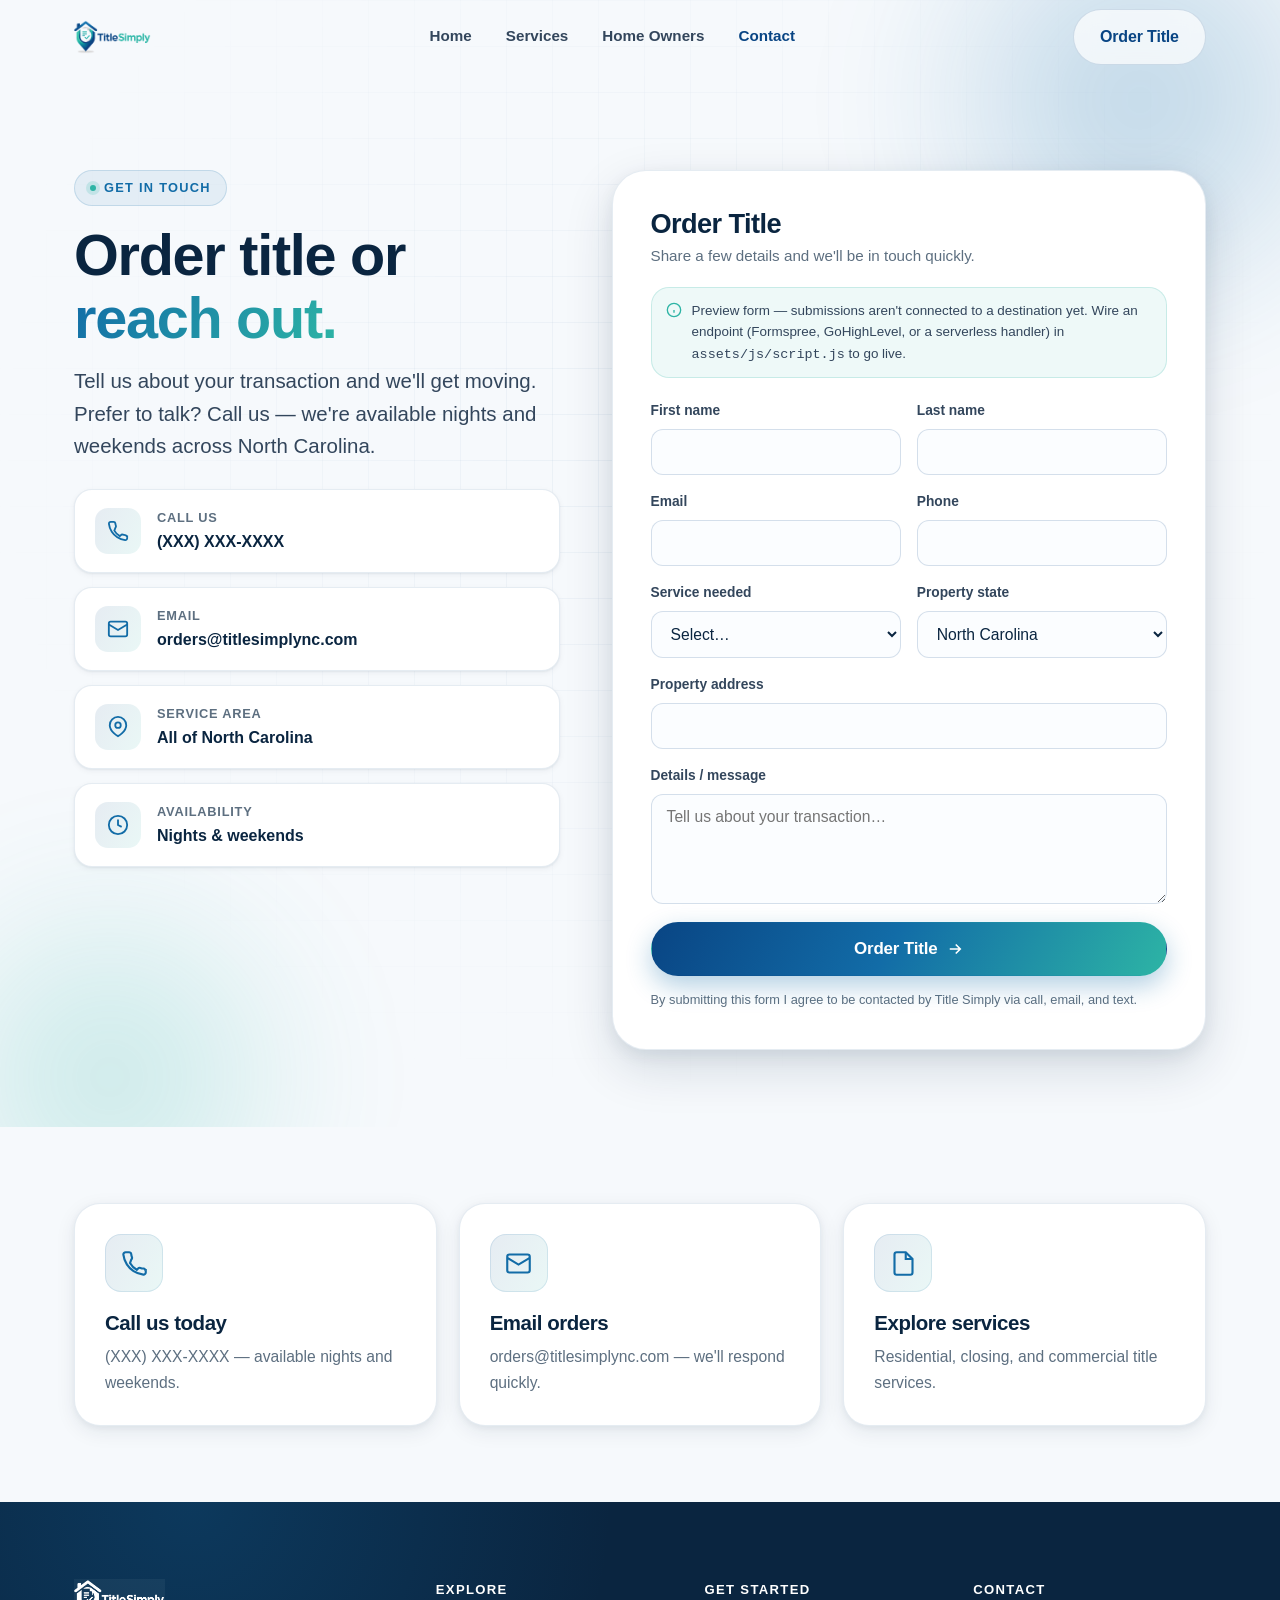
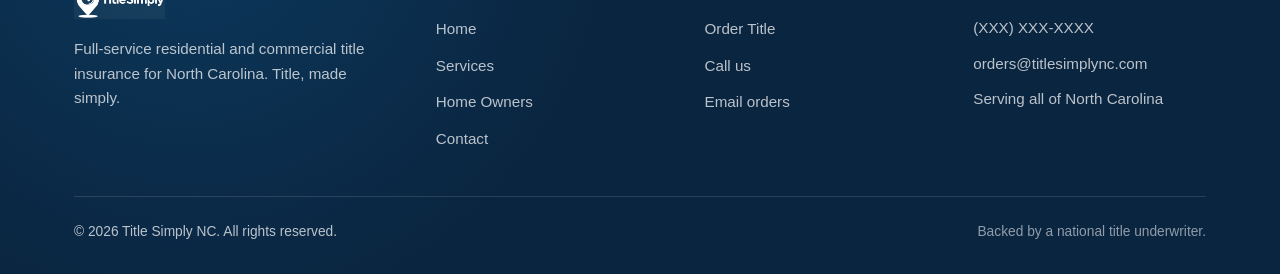
==== contact.html @ 15ab526e "Title Simply NC site" ====
<!DOCTYPE html>
<html lang="en">
<head>
  <meta charset="UTF-8" />
  <meta name="viewport" content="width=device-width, initial-scale=1.0" />
  <title>Contact &amp; Order Title | Title Simply NC</title>
  <meta name="description" content="Order title or reach out to Title Simply. Tell us about your North Carolina transaction and we'll get moving — available nights and weekends." />
  <link rel="icon" type="image/png" href="assets/images/favicon.png" />
  <link rel="stylesheet" href="assets/css/styles.css" />
</head>
<body>

  <!-- ===== NAV ===== -->
  <header class="nav" id="nav">
    <div class="wrap">
      <a class="brand" href="index.html" aria-label="Title Simply home"><img src="assets/images/logo.png" alt="Title Simply" /></a>
      <nav class="nav-links" aria-label="Primary">
        <a href="index.html">Home</a>
        <a href="services.html">Services</a>
        <a href="homeowners.html">Home Owners</a>
        <a href="contact.html" class="active">Contact</a>
      </nav>
      <div class="nav-cta">
        <a href="#order" class="btn btn--ghost">Order Title</a>
        <button class="nav-toggle" aria-label="Menu" aria-expanded="false" aria-controls="mobileMenu"><span></span><span></span><span></span></button>
      </div>
    </div>
  </header>
  <div class="mobile-menu" id="mobileMenu">
    <a href="index.html">Home</a>
    <a href="services.html">Services</a>
    <a href="homeowners.html">Home Owners</a>
    <a href="contact.html">Contact</a>
    <a href="#order" class="btn btn--primary">Order Title</a>
  </div>

  <!-- ===== HERO + FORM ===== -->
  <section class="hero" style="padding-bottom:clamp(48px,6vw,80px)">
    <div class="bg-orbs"><span class="orb orb--1"></span><span class="orb orb--2"></span></div>
    <div class="grid-lines"></div>
    <div class="wrap">
      <div class="contact-grid">
        <div data-reveal>
          <span class="eyebrow"><span class="dot"></span> Get in touch</span>
          <h1 class="h1" style="font-size:clamp(2.2rem,5vw,3.6rem);margin:18px 0 16px">Order title or<br /><span class="grad-text">reach out.</span></h1>
          <p class="lead">Tell us about your transaction and we'll get moving. Prefer to talk? Call us — we're available nights and weekends across North Carolina.</p>
          <div class="contact-list">
            <a class="contact-item" href="tel:+10000000000">
              <span class="ci"><svg viewBox="0 0 24 24" fill="none" stroke="currentColor" stroke-width="2"><path d="M22 16.9v3a2 2 0 01-2.2 2 19.8 19.8 0 01-8.6-3.1 19.5 19.5 0 01-6-6A19.8 19.8 0 012.1 4.2 2 2 0 014.1 2h3a2 2 0 012 1.7c.1.9.3 1.8.6 2.6a2 2 0 01-.5 2.1L8 11.6a16 16 0 006 6l1.2-1.2a2 2 0 012.1-.5c.8.3 1.7.5 2.6.6a2 2 0 011.7 2z"/></svg></span>
              <div><div class="l">Call us</div><div class="v">(XXX) XXX-XXXX</div></div>
            </a>
            <a class="contact-item" href="mailto:orders@titlesimplync.com">
              <span class="ci"><svg viewBox="0 0 24 24" fill="none" stroke="currentColor" stroke-width="2"><rect x="2" y="4" width="20" height="16" rx="2"/><path d="M22 7l-10 6L2 7"/></svg></span>
              <div><div class="l">Email</div><div class="v">orders@titlesimplync.com</div></div>
            </a>
            <div class="contact-item">
              <span class="ci"><svg viewBox="0 0 24 24" fill="none" stroke="currentColor" stroke-width="2"><path d="M21 10c0 7-9 12-9 12s-9-5-9-12a9 9 0 0118 0z"/><circle cx="12" cy="10" r="3"/></svg></span>
              <div><div class="l">Service area</div><div class="v">All of North Carolina</div></div>
            </div>
            <div class="contact-item">
              <span class="ci"><svg viewBox="0 0 24 24" fill="none" stroke="currentColor" stroke-width="2"><circle cx="12" cy="12" r="10"/><path d="M12 6v6l4 2"/></svg></span>
              <div><div class="l">Availability</div><div class="v">Nights &amp; weekends</div></div>
            </div>
          </div>
        </div>

        <!-- Order form -->
        <div id="order" data-reveal data-delay="1">
          <div class="form-card">
            <h2 class="h3" style="margin-bottom:6px">Order Title</h2>
            <p class="muted" style="font-size:.95rem;margin-bottom:18px">Share a few details and we'll be in touch quickly.</p>
            <div class="form-note">
              <svg viewBox="0 0 24 24" fill="none" stroke="currentColor" stroke-width="2"><circle cx="12" cy="12" r="10"/><path d="M12 16v-4M12 8h.01"/></svg>
              <span>Preview form — submissions aren't connected to a destination yet. Wire an endpoint (Formspree, GoHighLevel, or a serverless handler) in <code>assets/js/script.js</code> to go live.</span>
            </div>
            <form data-order-form novalidate>
              <div class="form-grid">
                <div class="field"><label for="fn">First name</label><input id="fn" name="first_name" type="text" autocomplete="given-name" required /></div>
                <div class="field"><label for="ln">Last name</label><input id="ln" name="last_name" type="text" autocomplete="family-name" required /></div>
                <div class="field"><label for="em">Email</label><input id="em" name="email" type="email" autocomplete="email" required /></div>
                <div class="field"><label for="ph">Phone</label><input id="ph" name="phone" type="tel" autocomplete="tel" /></div>
                <div class="field">
                  <label for="sv">Service needed</label>
                  <select id="sv" name="service">
                    <option value="">Select…</option>
                    <option>Residential Title</option>
                    <option>Land Title</option>
                    <option>Closing Services</option>
                    <option>Commercial Title Insurance</option>
                    <option>Other</option>
                  </select>
                </div>
                <div class="field">
                  <label for="st">Property state</label>
                  <select id="st" name="state">
                    <option value="">Select…</option>
                    <option selected>North Carolina</option>
                    <option>South Carolina</option>
                  </select>
                </div>
                <div class="field full"><label for="ad">Property address</label><input id="ad" name="address" type="text" autocomplete="street-address" /></div>
                <div class="field full"><label for="ms">Details / message</label><textarea id="ms" name="message" placeholder="Tell us about your transaction…"></textarea></div>
              </div>
              <button type="submit" class="btn btn--primary btn--lg" style="width:100%;margin-top:18px">Order Title
                <svg viewBox="0 0 24 24" fill="none" stroke="currentColor" stroke-width="2.2"><path d="M5 12h14M13 6l6 6-6 6"/></svg></button>
              <p class="form-consent">By submitting this form I agree to be contacted by Title Simply via call, email, and text.</p>
              <div class="form-ok" role="status"></div>
            </form>
          </div>
        </div>
      </div>
    </div>
  </section>

  <!-- ===== QUICK ACTIONS ===== -->
  <section class="section section--tight">
    <div class="wrap">
      <div class="cards cards--3">
        <a class="card tilt" href="tel:+10000000000" data-reveal>
          <span class="ico"><svg viewBox="0 0 24 24" fill="none" stroke="currentColor" stroke-width="1.9"><path d="M22 16.9v3a2 2 0 01-2.2 2 19.8 19.8 0 01-8.6-3.1 19.5 19.5 0 01-6-6A19.8 19.8 0 012.1 4.2 2 2 0 014.1 2h3a2 2 0 012 1.7c.1.9.3 1.8.6 2.6a2 2 0 01-.5 2.1L8 11.6a16 16 0 006 6l1.2-1.2a2 2 0 012.1-.5c.8.3 1.7.5 2.6.6a2 2 0 011.7 2z"/></svg></span>
          <h3>Call us today</h3>
          <p>(XXX) XXX-XXXX — available nights and weekends.</p>
        </a>
        <a class="card tilt" href="mailto:orders@titlesimplync.com" data-reveal data-delay="1">
          <span class="ico"><svg viewBox="0 0 24 24" fill="none" stroke="currentColor" stroke-width="1.9"><rect x="2" y="4" width="20" height="16" rx="2"/><path d="M22 7l-10 6L2 7"/></svg></span>
          <h3>Email orders</h3>
          <p>orders@titlesimplync.com — we'll respond quickly.</p>
        </a>
        <a class="card tilt" href="services.html" data-reveal data-delay="2">
          <span class="ico"><svg viewBox="0 0 24 24" fill="none" stroke="currentColor" stroke-width="1.9"><path d="M14 2H6a2 2 0 00-2 2v16a2 2 0 002 2h12a2 2 0 002-2V8z"/><path d="M14 2v6h6"/></svg></span>
          <h3>Explore services</h3>
          <p>Residential, closing, and commercial title services.</p>
        </a>
      </div>
    </div>
  </section>

  <!-- ===== FOOTER ===== -->
  <footer class="footer">
    <div class="wrap">
      <div class="footer-top">
        <div class="f-brand">
          <img src="assets/images/logo-white.png" alt="Title Simply" />
          <p>Full-service residential and commercial title insurance for North Carolina. Title, made simply.</p>
        </div>
        <div><h5>Explore</h5><ul><li><a href="index.html">Home</a></li><li><a href="services.html">Services</a></li><li><a href="homeowners.html">Home Owners</a></li><li><a href="contact.html">Contact</a></li></ul></div>
        <div><h5>Get started</h5><ul><li><a href="#order">Order Title</a></li><li><a href="tel:+10000000000">Call us</a></li><li><a href="mailto:orders@titlesimplync.com">Email orders</a></li></ul></div>
        <div><h5>Contact</h5><ul class="f-contact"><li><a href="tel:+10000000000">(XXX) XXX-XXXX</a></li><li><a href="mailto:orders@titlesimplync.com">orders@titlesimplync.com</a></li><li>Serving all of North Carolina</li></ul></div>
      </div>
      <div class="footer-bottom">
        <span>© <span data-year>2026</span> Title Simply NC. All rights reserved.</span>
        <span class="partner">Backed by a national title underwriter.</span>
      </div>
    </div>
  </footer>

  <script src="assets/js/script.js"></script>
</body>
</html>
---- assets/css/styles.css ----
/* =========================================================
   Title Simply NC — Design System
   Apple-inspired: light, airy, floating dynamic cards
   Brand: navy #094584 · blue #126CA7 · teal #2DB4A5
   ========================================================= */

:root {
  /* Brand */
  --navy:        #094584;
  --navy-deep:   #06305c;
  --blue:        #126CA7;
  --teal:        #2DB4A5;
  --teal-light:  #46C7B6;

  /* Ink & surfaces */
  --ink:         #0A2540;
  --ink-soft:    #33465c;
  --muted:       #5d6f80;
  --bg:          #f6f9fc;
  --bg-2:        #eef4fa;
  --surface:     #ffffff;
  --line:        rgba(9, 69, 132, .10);
  --line-strong: rgba(9, 69, 132, .16);

  /* Gradients */
  --grad-brand:  linear-gradient(118deg, #094584 0%, #126CA7 46%, #2DB4A5 100%);
  --grad-brand-soft: linear-gradient(118deg, rgba(9,69,132,.10), rgba(45,180,165,.10));
  --grad-teal:   linear-gradient(120deg, #126CA7, #2DB4A5);

  /* Elevation (Apple-like layered, soft) */
  --sh-sm:  0 1px 2px rgba(10,37,64,.06), 0 2px 6px rgba(10,37,64,.05);
  --sh-md:  0 6px 20px rgba(10,37,64,.08), 0 2px 6px rgba(10,37,64,.05);
  --sh-lg:  0 18px 50px rgba(10,37,64,.14), 0 6px 16px rgba(10,37,64,.07);
  --sh-xl:  0 34px 80px rgba(9,69,132,.18), 0 12px 28px rgba(10,37,64,.10);
  --sh-glow: 0 20px 60px rgba(18,108,167,.28);

  /* Shape & motion */
  --r-sm: 12px;
  --r-md: 18px;
  --r-lg: 26px;
  --r-xl: 34px;
  --r-pill: 999px;
  --ease: cubic-bezier(.22,.61,.36,1);
  --ease-out: cubic-bezier(.16,1,.3,1);

  --maxw: 1180px;
  --nav-h: 74px;

  --font: -apple-system, BlinkMacSystemFont, "SF Pro Display", "SF Pro Text",
          "Inter", "Segoe UI", Roboto, Helvetica, Arial, sans-serif;
}

/* ---------- Reset ---------- */
*, *::before, *::after { box-sizing: border-box; }
html { -webkit-text-size-adjust: 100%; scroll-behavior: smooth; }
@media (prefers-reduced-motion: reduce) {
  html { scroll-behavior: auto; }
  *, *::before, *::after { animation-duration: .001ms !important; transition-duration: .001ms !important; }
}
body {
  margin: 0;
  font-family: var(--font);
  color: var(--ink);
  background: var(--bg);
  line-height: 1.6;
  -webkit-font-smoothing: antialiased;
  text-rendering: optimizeLegibility;
  overflow-x: hidden;
}
img { max-width: 100%; display: block; }
a { color: inherit; text-decoration: none; }
button { font-family: inherit; cursor: pointer; }
h1, h2, h3, h4 { line-height: 1.08; letter-spacing: -.022em; color: var(--ink); margin: 0; font-weight: 700; }
p { margin: 0; }

/* ---------- Layout ---------- */
.wrap { width: 100%; max-width: var(--maxw); margin: 0 auto; padding: 0 24px; }
.section { padding: clamp(64px, 9vw, 128px) 0; position: relative; }
.section--tight { padding: clamp(48px, 6vw, 84px) 0; }
.center { text-align: center; }
.eyebrow {
  display: inline-flex; align-items: center; gap: 8px;
  font-size: .8rem; font-weight: 650; letter-spacing: .10em; text-transform: uppercase;
  color: var(--blue);
  padding: 7px 15px; border-radius: var(--r-pill);
  background: rgba(18,108,167,.08);
  border: 1px solid rgba(18,108,167,.16);
}
.eyebrow .dot { width: 6px; height: 6px; border-radius: 50%; background: var(--teal); box-shadow: 0 0 0 4px rgba(45,180,165,.18); }
.h1 { font-size: clamp(2.5rem, 6vw, 4.4rem); font-weight: 700; }
.h2 { font-size: clamp(2rem, 4.4vw, 3.1rem); }
.h3 { font-size: clamp(1.35rem, 2.4vw, 1.7rem); }
.lead { font-size: clamp(1.05rem, 1.6vw, 1.28rem); color: var(--ink-soft); }
.muted { color: var(--muted); }
.grad-text {
  background: var(--grad-teal);
  -webkit-background-clip: text; background-clip: text; color: transparent;
}
.section-head { max-width: 720px; margin: 0 auto clamp(40px, 5vw, 64px); }
.section-head.center { text-align: center; }
.section-head .eyebrow { margin-bottom: 18px; }
.section-head p { margin-top: 16px; }

/* ---------- Buttons ---------- */
.btn {
  display: inline-flex; align-items: center; justify-content: center; gap: 9px;
  font-size: 1rem; font-weight: 600; letter-spacing: -.01em;
  padding: 14px 26px; border-radius: var(--r-pill);
  border: 1px solid transparent; white-space: nowrap;
  transition: transform .35s var(--ease-out), box-shadow .35s var(--ease-out), background .3s, color .3s;
  will-change: transform;
}
.btn svg { width: 18px; height: 18px; }
.btn--primary {
  color: #fff; background: var(--grad-brand);
  box-shadow: 0 10px 26px rgba(18,108,167,.32);
}
.btn--primary:hover { transform: translateY(-3px); box-shadow: 0 18px 40px rgba(18,108,167,.42); }
.btn--ghost {
  color: var(--navy); background: rgba(255,255,255,.7);
  border-color: var(--line-strong); backdrop-filter: blur(10px);
}
.btn--ghost:hover { transform: translateY(-3px); box-shadow: var(--sh-md); background: #fff; }
.btn--light { color: var(--navy); background: #fff; box-shadow: var(--sh-md); }
.btn--light:hover { transform: translateY(-3px); box-shadow: var(--sh-lg); }
.btn--outline-light { color: #fff; border-color: rgba(255,255,255,.4); background: rgba(255,255,255,.08); }
.btn--outline-light:hover { background: rgba(255,255,255,.16); transform: translateY(-3px); }
.btn--lg { padding: 16px 32px; font-size: 1.06rem; }
.btn-row { display: flex; flex-wrap: wrap; gap: 14px; }
.btn-row.center { justify-content: center; }

/* ---------- Nav ---------- */
.nav {
  position: fixed; top: 0; left: 0; right: 0; z-index: 100;
  height: var(--nav-h);
  display: flex; align-items: center;
  transition: background .4s var(--ease), box-shadow .4s var(--ease), border-color .4s;
  border-bottom: 1px solid transparent;
}
.nav.scrolled {
  background: rgba(246,249,252,.72);
  backdrop-filter: saturate(180%) blur(20px);
  -webkit-backdrop-filter: saturate(180%) blur(20px);
  border-bottom-color: var(--line);
  box-shadow: 0 1px 0 rgba(255,255,255,.6) inset;
}
.nav .wrap { display: flex; align-items: center; justify-content: space-between; gap: 20px; }
.brand { display: flex; align-items: center; gap: 10px; }
.brand img { height: 34px; width: auto; }
.nav-links { display: flex; align-items: center; gap: 4px; }
.nav-links a {
  font-size: .95rem; font-weight: 550; color: var(--ink-soft);
  padding: 9px 15px; border-radius: var(--r-pill);
  transition: color .25s, background .25s;
}
.nav-links a:hover { color: var(--navy); background: rgba(9,69,132,.06); }
.nav-links a.active { color: var(--navy); }
.nav-cta { display: flex; align-items: center; gap: 10px; }
.nav-toggle {
  display: none; width: 44px; height: 44px; border-radius: 12px;
  background: rgba(9,69,132,.06); border: 1px solid var(--line);
  align-items: center; justify-content: center; flex-direction: column; gap: 5px;
}
.nav-toggle span { width: 20px; height: 2px; background: var(--navy); border-radius: 2px; transition: transform .3s var(--ease), opacity .3s; }
.nav-toggle.open span:nth-child(1) { transform: translateY(7px) rotate(45deg); }
.nav-toggle.open span:nth-child(2) { opacity: 0; }
.nav-toggle.open span:nth-child(3) { transform: translateY(-7px) rotate(-45deg); }

/* Mobile menu */
.mobile-menu {
  position: fixed; inset: var(--nav-h) 0 auto 0; z-index: 99;
  background: rgba(246,249,252,.94);
  backdrop-filter: saturate(180%) blur(22px);
  -webkit-backdrop-filter: saturate(180%) blur(22px);
  border-bottom: 1px solid var(--line);
  padding: 14px 24px 26px;
  transform: translateY(-12px); opacity: 0; pointer-events: none;
  transition: transform .35s var(--ease-out), opacity .3s;
}
.mobile-menu.open { transform: translateY(0); opacity: 1; pointer-events: auto; }
.mobile-menu a { display: block; padding: 14px 8px; font-size: 1.1rem; font-weight: 600; color: var(--ink); border-bottom: 1px solid var(--line); }
.mobile-menu a:last-of-type { border-bottom: none; }
.mobile-menu .btn { width: 100%; margin-top: 16px; }

/* ---------- Background décor ---------- */
.bg-orbs { position: absolute; inset: 0; overflow: hidden; pointer-events: none; z-index: 0; }
.orb { position: absolute; border-radius: 50%; filter: blur(60px); opacity: .5; }
.orb--1 { width: 520px; height: 520px; background: radial-gradient(circle, rgba(18,108,167,.55), transparent 70%); top: -160px; right: -120px; }
.orb--2 { width: 460px; height: 460px; background: radial-gradient(circle, rgba(45,180,165,.5), transparent 70%); bottom: -180px; left: -120px; }
.orb--3 { width: 380px; height: 380px; background: radial-gradient(circle, rgba(9,69,132,.28), transparent 70%); top: 30%; left: 45%; }
.grid-lines { position: absolute; inset: 0; z-index: 0; pointer-events: none;
  background-image: linear-gradient(var(--line) 1px, transparent 1px), linear-gradient(90deg, var(--line) 1px, transparent 1px);
  background-size: 46px 46px; mask-image: radial-gradient(circle at 50% 40%, #000 0%, transparent 72%);
  -webkit-mask-image: radial-gradient(circle at 50% 40%, #000 0%, transparent 72%); opacity: .5; }

/* ---------- Hero ---------- */
.hero { position: relative; padding-top: calc(var(--nav-h) + clamp(48px, 8vw, 96px)); padding-bottom: clamp(60px, 9vw, 120px); overflow: hidden; }
.hero .wrap { position: relative; z-index: 2; }
.hero-grid { display: grid; grid-template-columns: 1.05fr .95fr; gap: clamp(32px, 5vw, 64px); align-items: center; }
.hero-copy .eyebrow { margin-bottom: 22px; }
.hero-copy h1 { margin-bottom: 20px; }
.hero-copy .lead { max-width: 540px; margin-bottom: 30px; }
.hero-badges { display: flex; flex-wrap: wrap; gap: 10px; margin-bottom: 32px; }
.chip {
  display: inline-flex; align-items: center; gap: 8px;
  font-size: .86rem; font-weight: 560; color: var(--ink-soft);
  padding: 8px 14px; border-radius: var(--r-pill);
  background: var(--surface); border: 1px solid var(--line); box-shadow: var(--sh-sm);
}
.chip svg { width: 15px; height: 15px; color: var(--teal); }

/* Hero visual: stacked floating cards */
.hero-visual { position: relative; min-height: 440px; }
.float-card {
  position: absolute; background: var(--surface); border: 1px solid var(--line);
  border-radius: var(--r-lg); box-shadow: var(--sh-xl); padding: 22px;
  will-change: transform;
}
.hero-visual .fc-main {
  inset: 20px 30px auto 30px; padding: 26px;
  background: var(--grad-brand); color: #fff; border: none;
  box-shadow: var(--sh-glow);
}
.fc-main .fc-label { font-size: .78rem; letter-spacing: .12em; text-transform: uppercase; opacity: .82; font-weight: 650; }
.fc-main .fc-big { font-size: 2.4rem; font-weight: 700; margin: 8px 0 2px; letter-spacing: -.03em; }
.fc-main .fc-sub { opacity: .9; font-size: .95rem; }
.fc-main .fc-bar { height: 6px; border-radius: 6px; background: rgba(255,255,255,.25); margin-top: 18px; overflow: hidden; }
.fc-main .fc-bar i { display: block; height: 100%; width: 82%; background: #fff; border-radius: 6px; }
.hero-visual .fc-status { top: 190px; right: -6px; display: flex; align-items: center; gap: 12px; }
.hero-visual .fc-stat  { bottom: 40px; left: -6px; }
.hero-visual .fc-people { bottom: -8px; right: 24px; display: flex; align-items: center; gap: 12px; }
.fc-ico { width: 44px; height: 44px; border-radius: 13px; display: grid; place-items: center; flex: none;
  background: var(--grad-brand-soft); color: var(--blue); }
.fc-ico svg { width: 22px; height: 22px; }
.fc-ico--green { background: rgba(45,180,165,.14); color: #1a9384; }
.fc-title { font-weight: 650; font-size: .98rem; }
.fc-meta { font-size: .82rem; color: var(--muted); }
.fc-stat .num { font-size: 1.9rem; font-weight: 700; letter-spacing: -.03em; background: var(--grad-teal); -webkit-background-clip: text; background-clip: text; color: transparent; }
.avatars { display: flex; }
.avatars span { width: 30px; height: 30px; border-radius: 50%; border: 2px solid #fff; margin-left: -8px; background: var(--grad-brand); display: grid; place-items: center; color: #fff; font-size: .72rem; font-weight: 700; }
.avatars span:first-child { margin-left: 0; }

/* ---------- Card grid (floating dynamic) ---------- */
.cards { display: grid; gap: 22px; }
.cards--3 { grid-template-columns: repeat(3, 1fr); }
.cards--2 { grid-template-columns: repeat(2, 1fr); }
.cards--4 { grid-template-columns: repeat(4, 1fr); }

.card {
  position: relative; background: var(--surface); border: 1px solid var(--line);
  border-radius: var(--r-lg); padding: 30px; box-shadow: var(--sh-md);
  transition: transform .5s var(--ease-out), box-shadow .5s var(--ease-out), border-color .5s;
  overflow: hidden; transform-style: preserve-3d;
}
.card::after {
  content: ""; position: absolute; inset: 0; border-radius: inherit; opacity: 0;
  background: radial-gradient(600px circle at var(--mx,50%) var(--my,0%), rgba(18,108,167,.10), transparent 40%);
  transition: opacity .4s; pointer-events: none;
}
.card:hover { transform: translateY(-8px); box-shadow: var(--sh-xl); border-color: rgba(18,108,167,.28); }
.card:hover::after { opacity: 1; }
.card .ico {
  width: 58px; height: 58px; border-radius: 16px; display: grid; place-items: center;
  background: var(--grad-brand-soft); color: var(--blue); margin-bottom: 20px;
  box-shadow: inset 0 0 0 1px rgba(18,108,167,.12);
  transition: transform .5s var(--ease-out);
}
.card:hover .ico { transform: translateY(-2px) scale(1.04); }
.card .ico svg { width: 27px; height: 27px; }
.card h3 { font-size: 1.28rem; margin-bottom: 10px; }
.card p { color: var(--muted); font-size: .98rem; }
.card .ticks { list-style: none; padding: 0; margin: 18px 0 0; display: grid; gap: 10px; }
.card .ticks li { display: flex; align-items: flex-start; gap: 10px; font-size: .94rem; color: var(--ink-soft); }
.card .ticks svg { width: 18px; height: 18px; color: var(--teal); flex: none; margin-top: 2px; }
.card .card-link { display: inline-flex; align-items: center; gap: 6px; margin-top: 20px; font-weight: 620; color: var(--navy); font-size: .95rem; }
.card .card-link svg { width: 16px; height: 16px; transition: transform .3s var(--ease-out); }
.card:hover .card-link svg { transform: translateX(4px); }
.card--feature { background: var(--grad-brand); color: #fff; border: none; }
.card--feature h3, .card--feature p { color: #fff; }
.card--feature p { opacity: .9; }
.card--feature .ico { background: rgba(255,255,255,.14); color: #fff; }

/* Numbered / value cards */
.value-card { text-align: left; }
.value-card .idx { font-size: .82rem; font-weight: 700; color: var(--teal); letter-spacing: .1em; }

/* ---------- Stats strip ---------- */
.stats { display: grid; grid-template-columns: repeat(4, 1fr); gap: 20px; }
.stat {
  background: var(--surface); border: 1px solid var(--line); border-radius: var(--r-lg);
  padding: 28px 24px; text-align: center; box-shadow: var(--sh-sm);
  transition: transform .5s var(--ease-out), box-shadow .5s var(--ease-out);
}
.stat:hover { transform: translateY(-6px); box-shadow: var(--sh-lg); }
.stat .n { font-size: clamp(2.1rem, 3.6vw, 2.9rem); font-weight: 700; letter-spacing: -.03em;
  background: var(--grad-brand); -webkit-background-clip: text; background-clip: text; color: transparent; }
.stat .l { font-size: .92rem; color: var(--muted); margin-top: 6px; }

/* ---------- Split feature ---------- */
.split { display: grid; grid-template-columns: 1fr 1fr; gap: clamp(32px, 5vw, 72px); align-items: center; }
.split.reverse .split-media { order: 2; }
.split-copy .eyebrow { margin-bottom: 18px; }
.split-copy h2 { margin-bottom: 18px; }
.split-copy .lead { margin-bottom: 22px; }
.feature-list { list-style: none; padding: 0; margin: 24px 0 0; display: grid; gap: 16px; }
.feature-list li { display: flex; gap: 14px; align-items: flex-start; }
.feature-list .fi { width: 40px; height: 40px; border-radius: 12px; flex: none; display: grid; place-items: center;
  background: var(--grad-brand-soft); color: var(--blue); }
.feature-list .fi svg { width: 20px; height: 20px; }
.feature-list h4 { font-size: 1.05rem; margin-bottom: 2px; }
.feature-list p { color: var(--muted); font-size: .95rem; }

/* Media panel with floating badge */
.media-panel {
  position: relative; border-radius: var(--r-xl); padding: 40px;
  background: var(--grad-brand); color: #fff; box-shadow: var(--sh-xl); overflow: hidden;
  min-height: 360px; display: flex; flex-direction: column; justify-content: center; gap: 20px;
}
.media-panel .mp-orb { position: absolute; border-radius: 50%; background: rgba(255,255,255,.14); filter: blur(10px); }
.media-panel .mp-orb.a { width: 220px; height: 220px; top: -60px; right: -50px; }
.media-panel .mp-orb.b { width: 160px; height: 160px; bottom: -50px; left: -40px; background: rgba(45,180,165,.35); }
.mp-badge { position: relative; z-index: 2; display: inline-flex; align-items: center; gap: 12px;
  background: rgba(255,255,255,.14); border: 1px solid rgba(255,255,255,.2); border-radius: var(--r-md);
  padding: 16px 18px; backdrop-filter: blur(6px); }
.mp-badge .mp-ico { width: 42px; height: 42px; border-radius: 12px; background: rgba(255,255,255,.16); display: grid; place-items: center; flex: none; }
.mp-badge .mp-ico svg { width: 22px; height: 22px; }
.mp-badge .t { font-weight: 650; }
.mp-badge .s { opacity: .85; font-size: .88rem; }

/* ---------- Checklist / coverage grid ---------- */
.pill-grid { display: grid; grid-template-columns: repeat(2, 1fr); gap: 12px; }
.pill-item { display: flex; align-items: center; gap: 12px; padding: 15px 18px; background: var(--surface);
  border: 1px solid var(--line); border-radius: var(--r-md); box-shadow: var(--sh-sm); font-weight: 550; font-size: .96rem;
  transition: transform .4s var(--ease-out), box-shadow .4s var(--ease-out); }
.pill-item:hover { transform: translateX(4px); box-shadow: var(--sh-md); }
.pill-item svg { width: 20px; height: 20px; color: var(--teal); flex: none; }

/* ---------- Info / definition cards ---------- */
.info-card { background: var(--surface); border: 1px solid var(--line); border-radius: var(--r-lg);
  padding: 30px; box-shadow: var(--sh-md); }
.info-card .eyebrow { margin-bottom: 16px; }
.info-card h3 { margin-bottom: 12px; }
.info-card p { color: var(--muted); }
.info-card + .info-card { margin-top: 0; }

/* ---------- CTA band ---------- */
.cta-band { position: relative; overflow: hidden; }
.cta-inner {
  position: relative; z-index: 2; background: var(--grad-brand); color: #fff;
  border-radius: var(--r-xl); padding: clamp(40px, 6vw, 72px); text-align: center;
  box-shadow: var(--sh-xl);
}
.cta-inner .mp-orb { position: absolute; }
.cta-inner .o1 { width: 300px; height: 300px; border-radius: 50%; background: rgba(45,180,165,.4); filter: blur(50px); top: -100px; right: -60px; }
.cta-inner .o2 { width: 260px; height: 260px; border-radius: 50%; background: rgba(255,255,255,.18); filter: blur(50px); bottom: -120px; left: -40px; }
.cta-inner > * { position: relative; z-index: 2; }
.cta-inner h2 { color: #fff; margin-bottom: 14px; }
.cta-inner p { color: rgba(255,255,255,.9); max-width: 560px; margin: 0 auto 28px; font-size: 1.1rem; }

/* ---------- Contact / form ---------- */
.contact-grid { display: grid; grid-template-columns: .9fr 1.1fr; gap: clamp(28px, 4vw, 52px); align-items: start; }
.contact-list { display: grid; gap: 14px; margin-top: 26px; }
.contact-item { display: flex; align-items: center; gap: 16px; padding: 18px 20px; background: var(--surface);
  border: 1px solid var(--line); border-radius: var(--r-md); box-shadow: var(--sh-sm);
  transition: transform .4s var(--ease-out), box-shadow .4s var(--ease-out); }
.contact-item:hover { transform: translateY(-3px); box-shadow: var(--sh-md); }
.contact-item .ci { width: 46px; height: 46px; border-radius: 13px; display: grid; place-items: center; flex: none;
  background: var(--grad-brand-soft); color: var(--blue); }
.contact-item .ci svg { width: 22px; height: 22px; }
.contact-item .l { font-size: .8rem; color: var(--muted); text-transform: uppercase; letter-spacing: .06em; font-weight: 600; }
.contact-item .v { font-weight: 620; color: var(--ink); }

.form-card { background: var(--surface); border: 1px solid var(--line); border-radius: var(--r-xl); padding: clamp(24px, 3vw, 38px); box-shadow: var(--sh-lg); }
.form-note { display: flex; gap: 10px; align-items: flex-start; font-size: .84rem; color: var(--ink-soft);
  background: rgba(45,180,165,.08); border: 1px solid rgba(45,180,165,.2); border-radius: var(--r-md); padding: 12px 14px; margin-bottom: 22px; }
.form-note svg { width: 16px; height: 16px; color: var(--teal); flex: none; margin-top: 2px; }
.form-grid { display: grid; grid-template-columns: 1fr 1fr; gap: 16px; }
.field { display: flex; flex-direction: column; gap: 7px; }
.field.full { grid-column: 1 / -1; }
.field label { font-size: .86rem; font-weight: 600; color: var(--ink-soft); }
.field input, .field select, .field textarea {
  font-family: inherit; font-size: .98rem; color: var(--ink);
  padding: 13px 15px; border-radius: var(--r-sm); border: 1px solid var(--line-strong);
  background: #fbfdff; transition: border-color .25s, box-shadow .25s, background .25s;
}
.field textarea { resize: vertical; min-height: 110px; }
.field input:focus, .field select:focus, .field textarea:focus {
  outline: none; border-color: var(--blue); background: #fff;
  box-shadow: 0 0 0 4px rgba(18,108,167,.12);
}
.form-consent { font-size: .8rem; color: var(--muted); margin-top: 14px; }
.form-ok { display: none; margin-top: 16px; padding: 14px 16px; border-radius: var(--r-md);
  background: rgba(45,180,165,.12); border: 1px solid rgba(45,180,165,.3); color: #157567; font-weight: 600; font-size: .95rem; }
.form-ok.show { display: block; }

/* ---------- Footer ---------- */
.footer { background: var(--ink); color: rgba(255,255,255,.72); padding: clamp(52px, 6vw, 80px) 0 32px; position: relative; overflow: hidden; }
.footer::before { content: ""; position: absolute; inset: 0; background: radial-gradient(700px circle at 15% 0%, rgba(18,108,167,.28), transparent 60%); pointer-events: none; }
.footer .wrap { position: relative; z-index: 2; }
.footer-top { display: grid; grid-template-columns: 1.4fr 1fr 1fr 1fr; gap: 36px; padding-bottom: 44px; border-bottom: 1px solid rgba(255,255,255,.12); }
.footer .f-brand img { height: 40px; margin-bottom: 18px; filter: brightness(0) invert(1); }
.footer .f-brand p { max-width: 320px; font-size: .95rem; }
.footer h5 { color: #fff; font-size: .82rem; letter-spacing: .1em; text-transform: uppercase; margin: 0 0 16px; font-weight: 650; }
.footer ul { list-style: none; padding: 0; margin: 0; display: grid; gap: 11px; }
.footer ul a { font-size: .95rem; transition: color .25s; }
.footer ul a:hover { color: #fff; }
.footer .f-contact li { font-size: .95rem; }
.footer-bottom { display: flex; flex-wrap: wrap; gap: 12px; justify-content: space-between; align-items: center; padding-top: 24px; font-size: .86rem; }
.footer-bottom .partner { color: rgba(255,255,255,.55); }

/* ---------- Reveal animation ---------- */
[data-reveal] { opacity: 0; transform: translateY(28px); transition: opacity .8s var(--ease-out), transform .8s var(--ease-out); }
[data-reveal].in { opacity: 1; transform: none; }
[data-reveal][data-delay="1"] { transition-delay: .08s; }
[data-reveal][data-delay="2"] { transition-delay: .16s; }
[data-reveal][data-delay="3"] { transition-delay: .24s; }
[data-reveal][data-delay="4"] { transition-delay: .32s; }

/* Floating idle animation for hero cards */
@keyframes floaty { 0%,100% { transform: translateY(0); } 50% { transform: translateY(-10px); } }
.floaty { animation: floaty 6s ease-in-out infinite; }
.floaty.d1 { animation-delay: -2s; }
.floaty.d2 { animation-delay: -4s; }

/* ---------- Responsive ---------- */
@media (max-width: 980px) {
  .hero-grid { grid-template-columns: 1fr; }
  .hero-visual { min-height: 400px; margin-top: 20px; }
  .split { grid-template-columns: 1fr; }
  .split.reverse .split-media { order: 0; }
  .contact-grid { grid-template-columns: 1fr; }
  .cards--3, .cards--4 { grid-template-columns: repeat(2, 1fr); }
  .stats { grid-template-columns: repeat(2, 1fr); }
  .footer-top { grid-template-columns: 1fr 1fr; }
}
@media (max-width: 720px) {
  .nav-links, .nav-cta .btn { display: none; }
  .nav-toggle { display: flex; }
  .cards--2, .cards--3, .cards--4 { grid-template-columns: 1fr; }
  .pill-grid { grid-template-columns: 1fr; }
  .form-grid { grid-template-columns: 1fr; }
  .footer-top { grid-template-columns: 1fr; }
  .hero-visual { min-height: 430px; }
}
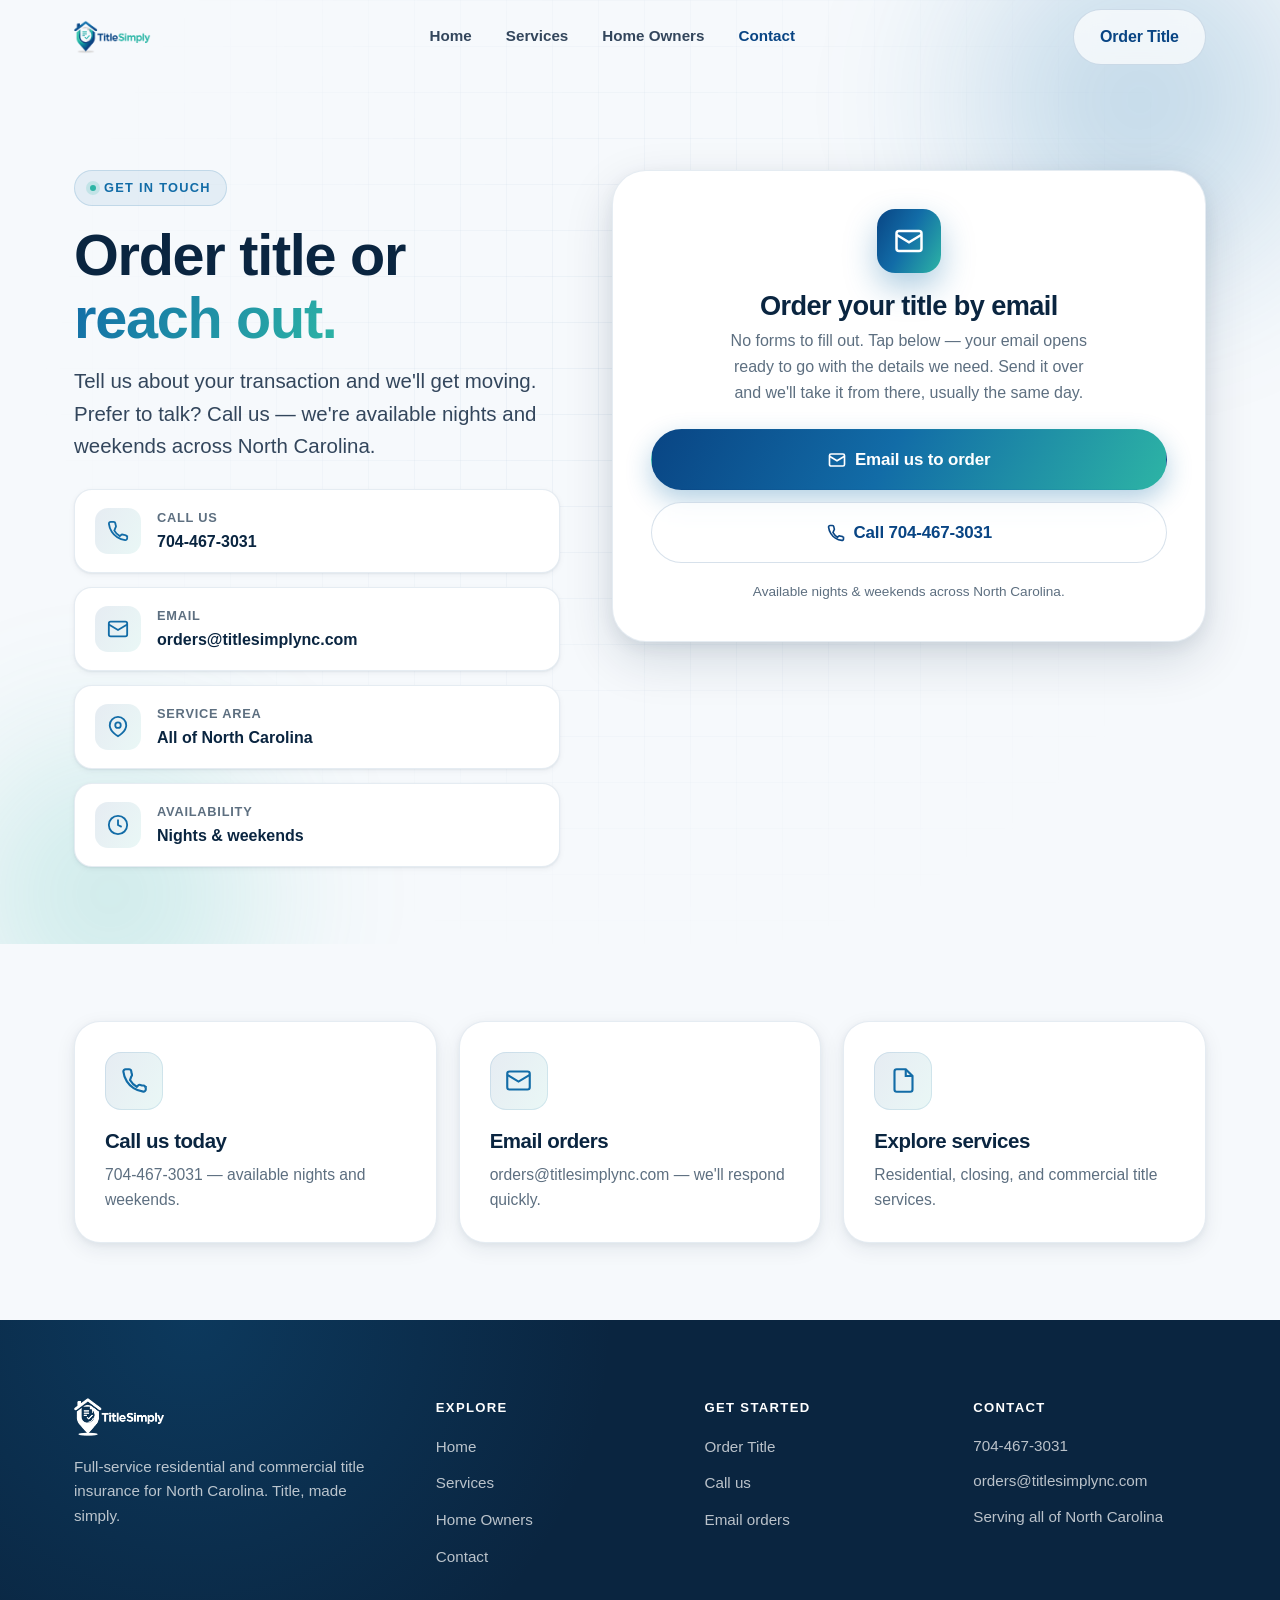
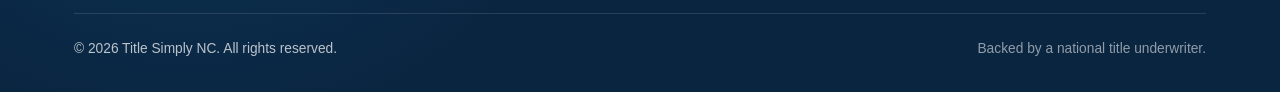
==== commit 194f258d: "Fix glass clarity, logo box, phone, turnaround, email order" ====
--- a/contact.html
+++ b/contact.html
@@ -21,7 +21,7 @@
         <a href="contact.html" class="active">Contact</a>
       </nav>
       <div class="nav-cta">
-        <a href="#order" class="btn btn--ghost">Order Title</a>
+        <a href="mailto:orders@titlesimplync.com?subject=Title%20Order%20Request" class="btn btn--ghost">Order Title</a>
         <button class="nav-toggle" aria-label="Menu" aria-expanded="false" aria-controls="mobileMenu"><span></span><span></span><span></span></button>
       </div>
     </div>
@@ -31,7 +31,7 @@
     <a href="services.html">Services</a>
     <a href="homeowners.html">Home Owners</a>
     <a href="contact.html">Contact</a>
-    <a href="#order" class="btn btn--primary">Order Title</a>
+    <a href="mailto:orders@titlesimplync.com?subject=Title%20Order%20Request" class="btn btn--primary">Order Title</a>
   </div>
 
   <!-- ===== HERO + FORM ===== -->
@@ -45,9 +45,9 @@
           <h1 class="h1" style="font-size:clamp(2.2rem,5vw,3.6rem);margin:18px 0 16px">Order title or<br /><span class="grad-text">reach out.</span></h1>
           <p class="lead">Tell us about your transaction and we'll get moving. Prefer to talk? Call us — we're available nights and weekends across North Carolina.</p>
           <div class="contact-list">
-            <a class="contact-item" href="tel:+10000000000">
+            <a class="contact-item" href="tel:7044673031">
               <span class="ci"><svg viewBox="0 0 24 24" fill="none" stroke="currentColor" stroke-width="2"><path d="M22 16.9v3a2 2 0 01-2.2 2 19.8 19.8 0 01-8.6-3.1 19.5 19.5 0 01-6-6A19.8 19.8 0 012.1 4.2 2 2 0 014.1 2h3a2 2 0 012 1.7c.1.9.3 1.8.6 2.6a2 2 0 01-.5 2.1L8 11.6a16 16 0 006 6l1.2-1.2a2 2 0 012.1-.5c.8.3 1.7.5 2.6.6a2 2 0 011.7 2z"/></svg></span>
-              <div><div class="l">Call us</div><div class="v">(XXX) XXX-XXXX</div></div>
+              <div><div class="l">Call us</div><div class="v">704-467-3031</div></div>
             </a>
             <a class="contact-item" href="mailto:orders@titlesimplync.com">
               <span class="ci"><svg viewBox="0 0 24 24" fill="none" stroke="currentColor" stroke-width="2"><rect x="2" y="4" width="20" height="16" rx="2"/><path d="M22 7l-10 6L2 7"/></svg></span>
@@ -64,48 +64,19 @@
           </div>
         </div>
 
-        <!-- Order form -->
+        <!-- Order by email -->
         <div id="order" data-reveal data-delay="1">
-          <div class="form-card">
-            <h2 class="h3" style="margin-bottom:6px">Order Title</h2>
-            <p class="muted" style="font-size:.95rem;margin-bottom:18px">Share a few details and we'll be in touch quickly.</p>
-            <div class="form-note">
-              <svg viewBox="0 0 24 24" fill="none" stroke="currentColor" stroke-width="2"><circle cx="12" cy="12" r="10"/><path d="M12 16v-4M12 8h.01"/></svg>
-              <span>Preview form — submissions aren't connected to a destination yet. Wire an endpoint (Formspree, GoHighLevel, or a serverless handler) in <code>assets/js/script.js</code> to go live.</span>
-            </div>
-            <form data-order-form novalidate>
-              <div class="form-grid">
-                <div class="field"><label for="fn">First name</label><input id="fn" name="first_name" type="text" autocomplete="given-name" required /></div>
-                <div class="field"><label for="ln">Last name</label><input id="ln" name="last_name" type="text" autocomplete="family-name" required /></div>
-                <div class="field"><label for="em">Email</label><input id="em" name="email" type="email" autocomplete="email" required /></div>
-                <div class="field"><label for="ph">Phone</label><input id="ph" name="phone" type="tel" autocomplete="tel" /></div>
-                <div class="field">
-                  <label for="sv">Service needed</label>
-                  <select id="sv" name="service">
-                    <option value="">Select…</option>
-                    <option>Residential Title</option>
-                    <option>Land Title</option>
-                    <option>Closing Services</option>
-                    <option>Commercial Title Insurance</option>
-                    <option>Other</option>
-                  </select>
-                </div>
-                <div class="field">
-                  <label for="st">Property state</label>
-                  <select id="st" name="state">
-                    <option value="">Select…</option>
-                    <option selected>North Carolina</option>
-                    <option>South Carolina</option>
-                  </select>
-                </div>
-                <div class="field full"><label for="ad">Property address</label><input id="ad" name="address" type="text" autocomplete="street-address" /></div>
-                <div class="field full"><label for="ms">Details / message</label><textarea id="ms" name="message" placeholder="Tell us about your transaction…"></textarea></div>
-              </div>
-              <button type="submit" class="btn btn--primary btn--lg" style="width:100%;margin-top:18px">Order Title
-                <svg viewBox="0 0 24 24" fill="none" stroke="currentColor" stroke-width="2.2"><path d="M5 12h14M13 6l6 6-6 6"/></svg></button>
-              <p class="form-consent">By submitting this form I agree to be contacted by Title Simply via call, email, and text.</p>
-              <div class="form-ok" role="status"></div>
-            </form>
+          <div class="form-card" style="text-align:center">
+            <span class="email-badge"><svg viewBox="0 0 24 24" fill="none" stroke="#fff" stroke-width="2"><rect x="2" y="4" width="20" height="16" rx="2"/><path d="M22 7l-10 6L2 7"/></svg></span>
+            <h2 class="h3" style="margin:18px 0 8px">Order your title by email</h2>
+            <p class="muted" style="font-size:1rem;margin:0 auto 24px;max-width:360px">No forms to fill out. Tap below — your email opens ready to go with the details we need. Send it over and we'll take it from there, usually the same day.</p>
+            <a class="btn btn--primary btn--lg" style="width:100%" href="mailto:orders@titlesimplync.com?subject=Title%20Order%20Request&body=Name%3A%0APhone%3A%0AProperty%20address%3A%0ABuyer%20or%20seller%3A%0ATarget%20closing%20date%3A%0ADetails%3A%0A">
+              <svg viewBox="0 0 24 24" fill="none" stroke="currentColor" stroke-width="2.2"><rect x="2" y="4" width="20" height="16" rx="2"/><path d="M22 7l-10 6L2 7"/></svg>
+              Email us to order</a>
+            <a class="btn btn--ghost btn--lg" style="width:100%;margin-top:12px" href="tel:7044673031">
+              <svg viewBox="0 0 24 24" fill="none" stroke="currentColor" stroke-width="2.2"><path d="M22 16.9v3a2 2 0 01-2.2 2 19.8 19.8 0 01-8.6-3.1 19.5 19.5 0 01-6-6A19.8 19.8 0 012.1 4.2 2 2 0 014.1 2h3a2 2 0 012 1.7c.1.9.3 1.8.6 2.6a2 2 0 01-.5 2.1L8 11.6a16 16 0 006 6l1.2-1.2a2 2 0 012.1-.5c.8.3 1.7.5 2.6.6a2 2 0 011.7 2z"/></svg>
+              Call 704-467-3031</a>
+            <p class="muted" style="font-size:.85rem;margin-top:18px">Available nights &amp; weekends across North Carolina.</p>
           </div>
         </div>
       </div>
@@ -116,10 +87,10 @@
   <section class="section section--tight">
     <div class="wrap">
       <div class="cards cards--3">
-        <a class="card tilt" href="tel:+10000000000" data-reveal>
+        <a class="card tilt" href="tel:7044673031" data-reveal>
           <span class="ico"><svg viewBox="0 0 24 24" fill="none" stroke="currentColor" stroke-width="1.9"><path d="M22 16.9v3a2 2 0 01-2.2 2 19.8 19.8 0 01-8.6-3.1 19.5 19.5 0 01-6-6A19.8 19.8 0 012.1 4.2 2 2 0 014.1 2h3a2 2 0 012 1.7c.1.9.3 1.8.6 2.6a2 2 0 01-.5 2.1L8 11.6a16 16 0 006 6l1.2-1.2a2 2 0 012.1-.5c.8.3 1.7.5 2.6.6a2 2 0 011.7 2z"/></svg></span>
           <h3>Call us today</h3>
-          <p>(XXX) XXX-XXXX — available nights and weekends.</p>
+          <p>704-467-3031 — available nights and weekends.</p>
         </a>
         <a class="card tilt" href="mailto:orders@titlesimplync.com" data-reveal data-delay="1">
           <span class="ico"><svg viewBox="0 0 24 24" fill="none" stroke="currentColor" stroke-width="1.9"><rect x="2" y="4" width="20" height="16" rx="2"/><path d="M22 7l-10 6L2 7"/></svg></span>
@@ -144,8 +115,8 @@
           <p>Full-service residential and commercial title insurance for North Carolina. Title, made simply.</p>
         </div>
         <div><h5>Explore</h5><ul><li><a href="index.html">Home</a></li><li><a href="services.html">Services</a></li><li><a href="homeowners.html">Home Owners</a></li><li><a href="contact.html">Contact</a></li></ul></div>
-        <div><h5>Get started</h5><ul><li><a href="#order">Order Title</a></li><li><a href="tel:+10000000000">Call us</a></li><li><a href="mailto:orders@titlesimplync.com">Email orders</a></li></ul></div>
-        <div><h5>Contact</h5><ul class="f-contact"><li><a href="tel:+10000000000">(XXX) XXX-XXXX</a></li><li><a href="mailto:orders@titlesimplync.com">orders@titlesimplync.com</a></li><li>Serving all of North Carolina</li></ul></div>
+        <div><h5>Get started</h5><ul><li><a href="mailto:orders@titlesimplync.com?subject=Title%20Order%20Request">Order Title</a></li><li><a href="tel:7044673031">Call us</a></li><li><a href="mailto:orders@titlesimplync.com">Email orders</a></li></ul></div>
+        <div><h5>Contact</h5><ul class="f-contact"><li><a href="tel:7044673031">704-467-3031</a></li><li><a href="mailto:orders@titlesimplync.com">orders@titlesimplync.com</a></li><li>Serving all of North Carolina</li></ul></div>
       </div>
       <div class="footer-bottom">
         <span>© <span data-year>2026</span> Title Simply NC. All rights reserved.</span>
--- a/assets/css/styles.css
+++ b/assets/css/styles.css
@@ -398,7 +398,7 @@
 .footer::before { content: ""; position: absolute; inset: 0; background: radial-gradient(700px circle at 15% 0%, rgba(18,108,167,.28), transparent 60%); pointer-events: none; }
 .footer .wrap { position: relative; z-index: 2; }
 .footer-top { display: grid; grid-template-columns: 1.4fr 1fr 1fr 1fr; gap: 36px; padding-bottom: 44px; border-bottom: 1px solid rgba(255,255,255,.12); }
-.footer .f-brand img { height: 40px; margin-bottom: 18px; filter: brightness(0) invert(1); }
+.footer .f-brand img { height: 40px; margin-bottom: 18px; }
 .footer .f-brand p { max-width: 320px; font-size: .95rem; }
 .footer h5 { color: #fff; font-size: .82rem; letter-spacing: .1em; text-transform: uppercase; margin: 0 0 16px; font-weight: 650; }
 .footer ul { list-style: none; padding: 0; margin: 0; display: grid; gap: 11px; }
@@ -442,3 +442,148 @@
   .footer-top { grid-template-columns: 1fr; }
   .hero-visual { min-height: 430px; }
 }
+
+/* =========================================================
+   PHOTO & GLASS MATERIALS (visual upgrade)
+   ========================================================= */
+
+/* ---- Photo hero ---- */
+.hero--photo { padding-top: 0; padding-bottom: 0; min-height: 100vh; display: flex; align-items: center; }
+.hero-photo { position: absolute; inset: 0; z-index: 0; overflow: hidden; }
+.hero-photo img { width: 100%; height: 100%; object-fit: cover; transform: scale(1.08); animation: kenburns 22s ease-in-out infinite alternate; }
+@keyframes kenburns { from { transform: scale(1.06) translate(0,0); } to { transform: scale(1.16) translate(-2%, -2%); } }
+.hero-photo::after {
+  content: ""; position: absolute; inset: 0;
+  background:
+    linear-gradient(100deg, rgba(6,26,48,.92) 0%, rgba(6,26,48,.72) 34%, rgba(6,26,48,.28) 60%, rgba(6,26,48,.08) 100%),
+    linear-gradient(0deg, rgba(6,26,48,.72) 0%, transparent 45%);
+}
+.hero--photo .wrap { position: relative; z-index: 3; width: 100%; padding-top: calc(var(--nav-h) + 40px); padding-bottom: 56px; }
+.hero--photo .hero-copy h1, .hero--photo .hero-copy .lead { color: #fff; }
+.hero--photo .hero-copy .lead { color: rgba(255,255,255,.9); }
+.hero--photo .eyebrow { background: rgba(255,255,255,.12); border-color: rgba(255,255,255,.22); color: #eaf6ff; }
+.hero--photo .chip { background: rgba(255,255,255,.12); border-color: rgba(255,255,255,.2); color: #fff; backdrop-filter: blur(8px); }
+.hero--photo .chip svg { color: var(--teal-light); }
+.hero--photo .btn--ghost { color: #fff; background: rgba(255,255,255,.12); border-color: rgba(255,255,255,.28); }
+.hero--photo .btn--ghost:hover { background: rgba(255,255,255,.2); }
+
+/* Glass floating cards (over photo) */
+.glass {
+  background: rgba(9,26,48,.30);
+  border: 1px solid rgba(255,255,255,.28);
+  backdrop-filter: blur(2px) saturate(130%);
+  -webkit-backdrop-filter: blur(2px) saturate(130%);
+  box-shadow: 0 22px 54px rgba(3,16,32,.42), inset 0 1px 0 rgba(255,255,255,.22);
+  color: #fff;
+}
+.hero-glass { position: relative; min-height: 380px; }
+.g-card { position: absolute; border-radius: var(--r-lg); padding: 20px; will-change: transform; }
+.g-main { inset: 10px 20px auto 20px; padding: 24px; }
+.g-main .fc-label { font-size: .74rem; letter-spacing: .14em; text-transform: uppercase; color: rgba(255,255,255,.75); font-weight: 650; }
+.g-main .fc-big { font-size: 2.2rem; font-weight: 700; letter-spacing: -.03em; margin: 6px 0 2px; display: flex; align-items: center; gap: 10px; }
+.g-main .fc-big .tick { width: 30px; height: 30px; border-radius: 50%; background: var(--grad-teal); display: grid; place-items: center; }
+.g-main .fc-big .tick svg { width: 18px; height: 18px; }
+.g-main .fc-sub { color: rgba(255,255,255,.82); font-size: .92rem; }
+.g-main .fc-bar { height: 6px; border-radius: 6px; background: rgba(255,255,255,.22); margin-top: 16px; overflow: hidden; }
+.g-main .fc-bar i { display: block; height: 100%; width: 88%; background: linear-gradient(90deg, var(--teal-light), #fff); border-radius: 6px; }
+.g-pill { top: 172px; right: -8px; display: flex; align-items: center; gap: 12px; padding: 15px 18px; }
+.g-pill .gi { width: 40px; height: 40px; border-radius: 12px; background: rgba(255,255,255,.16); display: grid; place-items: center; flex: none; }
+.g-pill .gi svg { width: 20px; height: 20px; color: var(--teal-light); }
+.g-pill .t { font-weight: 650; font-size: .95rem; }
+.g-pill .s { font-size: .8rem; color: rgba(255,255,255,.72); }
+.g-stat { bottom: 6px; left: -6px; padding: 18px 22px; }
+.g-stat .n { font-size: 1.9rem; font-weight: 700; letter-spacing: -.03em; }
+.g-stat .l { font-size: .8rem; color: rgba(255,255,255,.75); }
+
+/* ---- Photo service cards ---- */
+.photo-card {
+  position: relative; background: var(--surface); border: 1px solid var(--line);
+  border-radius: var(--r-lg); overflow: hidden; box-shadow: var(--sh-md);
+  transition: transform .5s var(--ease-out), box-shadow .5s var(--ease-out), border-color .5s;
+  display: flex; flex-direction: column;
+}
+.photo-card:hover { transform: translateY(-8px); box-shadow: var(--sh-xl); border-color: rgba(18,108,167,.28); }
+.pc-media { position: relative; aspect-ratio: 16/10; overflow: hidden; }
+.pc-media img { width: 100%; height: 100%; object-fit: cover; transition: transform .7s var(--ease-out); }
+.photo-card:hover .pc-media img { transform: scale(1.07); }
+.pc-media::after { content: ""; position: absolute; inset: 0; background: linear-gradient(180deg, transparent 55%, rgba(6,26,48,.35)); }
+.pc-media .pc-ico {
+  position: absolute; left: 20px; bottom: -26px; width: 56px; height: 56px; border-radius: 16px;
+  background: var(--grad-brand); display: grid; place-items: center; box-shadow: var(--sh-lg); z-index: 2;
+  border: 3px solid #fff;
+}
+.pc-media .pc-ico svg { width: 26px; height: 26px; color: #fff; }
+.pc-body { padding: 26px 26px 30px; }
+.pc-body h3 { font-size: 1.24rem; margin-bottom: 9px; }
+.pc-body p { color: var(--muted); font-size: .97rem; }
+.pc-body .card-link { display: inline-flex; align-items: center; gap: 6px; margin-top: 18px; font-weight: 620; color: var(--navy); font-size: .95rem; }
+.pc-body .card-link svg { width: 16px; height: 16px; transition: transform .3s var(--ease-out); }
+.photo-card:hover .card-link svg { transform: translateX(4px); }
+
+/* ---- Photo split panel (image + floating glass badges) ---- */
+.photo-panel { position: relative; border-radius: var(--r-xl); overflow: visible; }
+.photo-panel .pp-img { border-radius: var(--r-xl); overflow: hidden; box-shadow: var(--sh-xl); aspect-ratio: 4/3.4; }
+.photo-panel .pp-img img { width: 100%; height: 100%; object-fit: cover; }
+.glass-badge {
+  position: absolute; display: flex; align-items: center; gap: 12px; padding: 14px 18px;
+  border-radius: var(--r-md); z-index: 3;
+  background: rgba(8,28,52,.52); border: 1px solid rgba(255,255,255,.22);
+  backdrop-filter: blur(16px) saturate(160%); -webkit-backdrop-filter: blur(16px) saturate(160%);
+  box-shadow: 0 18px 44px rgba(3,16,32,.34); color: #fff;
+}
+.glass-badge .gb-ico { width: 40px; height: 40px; border-radius: 11px; background: var(--grad-teal); display: grid; place-items: center; flex: none; }
+.glass-badge .gb-ico svg { width: 20px; height: 20px; color: #fff; }
+.glass-badge .t { font-weight: 650; font-size: .95rem; line-height: 1.2; }
+.glass-badge .s { font-size: .8rem; color: rgba(255,255,255,.82); }
+.glass-badge.tl { top: 22px; left: -22px; }
+.glass-badge.br { bottom: 26px; right: -22px; }
+.glass-badge.bl { bottom: 30px; left: -18px; }
+
+/* Light glass badge (for bright images) */
+.glass-badge--light { background: rgba(255,255,255,.72); border-color: rgba(255,255,255,.9); color: var(--ink); box-shadow: var(--sh-lg); }
+.glass-badge--light .s { color: var(--muted); }
+
+/* ---- Full-bleed photo band (parallax) ---- */
+.photo-band { position: relative; overflow: hidden; }
+.photo-band .pb-img { position: absolute; inset: -12% 0; z-index: 0; }
+.photo-band .pb-img img { width: 100%; height: 100%; object-fit: cover; }
+.photo-band::after { content: ""; position: absolute; inset: 0; z-index: 1;
+  background: linear-gradient(90deg, rgba(6,26,48,.9), rgba(6,26,48,.62) 55%, rgba(9,69,132,.4)); }
+.photo-band .wrap { position: relative; z-index: 2; }
+.photo-band .eyebrow { background: rgba(255,255,255,.12); border-color: rgba(255,255,255,.22); color: #eaf6ff; }
+.photo-band h2 { color: #fff; }
+.photo-band p { color: rgba(255,255,255,.9); }
+.photo-band .stats-inline { display: flex; flex-wrap: wrap; gap: 34px; margin-top: 30px; }
+.photo-band .si .n { font-size: clamp(2rem,3.4vw,2.7rem); font-weight: 700; letter-spacing: -.03em; color: #fff; }
+.photo-band .si .l { font-size: .9rem; color: rgba(255,255,255,.75); }
+
+/* ---- Rounded framed image (generic) ---- */
+.frame-img { border-radius: var(--r-xl); overflow: hidden; box-shadow: var(--sh-xl); }
+.frame-img img { width: 100%; height: 100%; object-fit: cover; display: block; }
+
+@media (max-width: 980px) {
+  .hero--photo { min-height: auto; }
+  .hero-glass { min-height: 340px; margin-top: 8px; }
+  .glass-badge.tl { left: 8px; } .glass-badge.br { right: 8px; } .glass-badge.bl { left: 8px; }
+}
+@media (max-width: 720px) {
+  .photo-panel .pp-img { aspect-ratio: 4/3.2; }
+  .photo-band .stats-inline { gap: 22px; }
+}
+
+/* ---- Nav over dark photo hero (before scroll) ---- */
+.brand .logo-light { display: none; }
+.nav--hero:not(.scrolled) .brand .logo-dark { display: none; }
+.nav--hero:not(.scrolled) .brand .logo-light { display: block; }
+.nav--hero:not(.scrolled) .nav-links a { color: rgba(255,255,255,.86); }
+.nav--hero:not(.scrolled) .nav-links a:hover { color: #fff; background: rgba(255,255,255,.14); }
+.nav--hero:not(.scrolled) .nav-links a.active { color: #fff; }
+.nav--hero:not(.scrolled) .btn--ghost { color: #fff; background: rgba(255,255,255,.14); border-color: rgba(255,255,255,.3); }
+.nav--hero:not(.scrolled) .btn--ghost:hover { background: rgba(255,255,255,.24); }
+.nav--hero:not(.scrolled) .nav-toggle { background: rgba(255,255,255,.14); border-color: rgba(255,255,255,.3); }
+.nav--hero:not(.scrolled) .nav-toggle span { background: #fff; }
+
+/* ---- Email order badge (contact page) ---- */
+.email-badge { display: inline-grid; place-items: center; width: 64px; height: 64px; border-radius: 18px;
+  background: var(--grad-brand); box-shadow: 0 14px 32px rgba(18,108,167,.34); }
+.email-badge svg { width: 30px; height: 30px; }
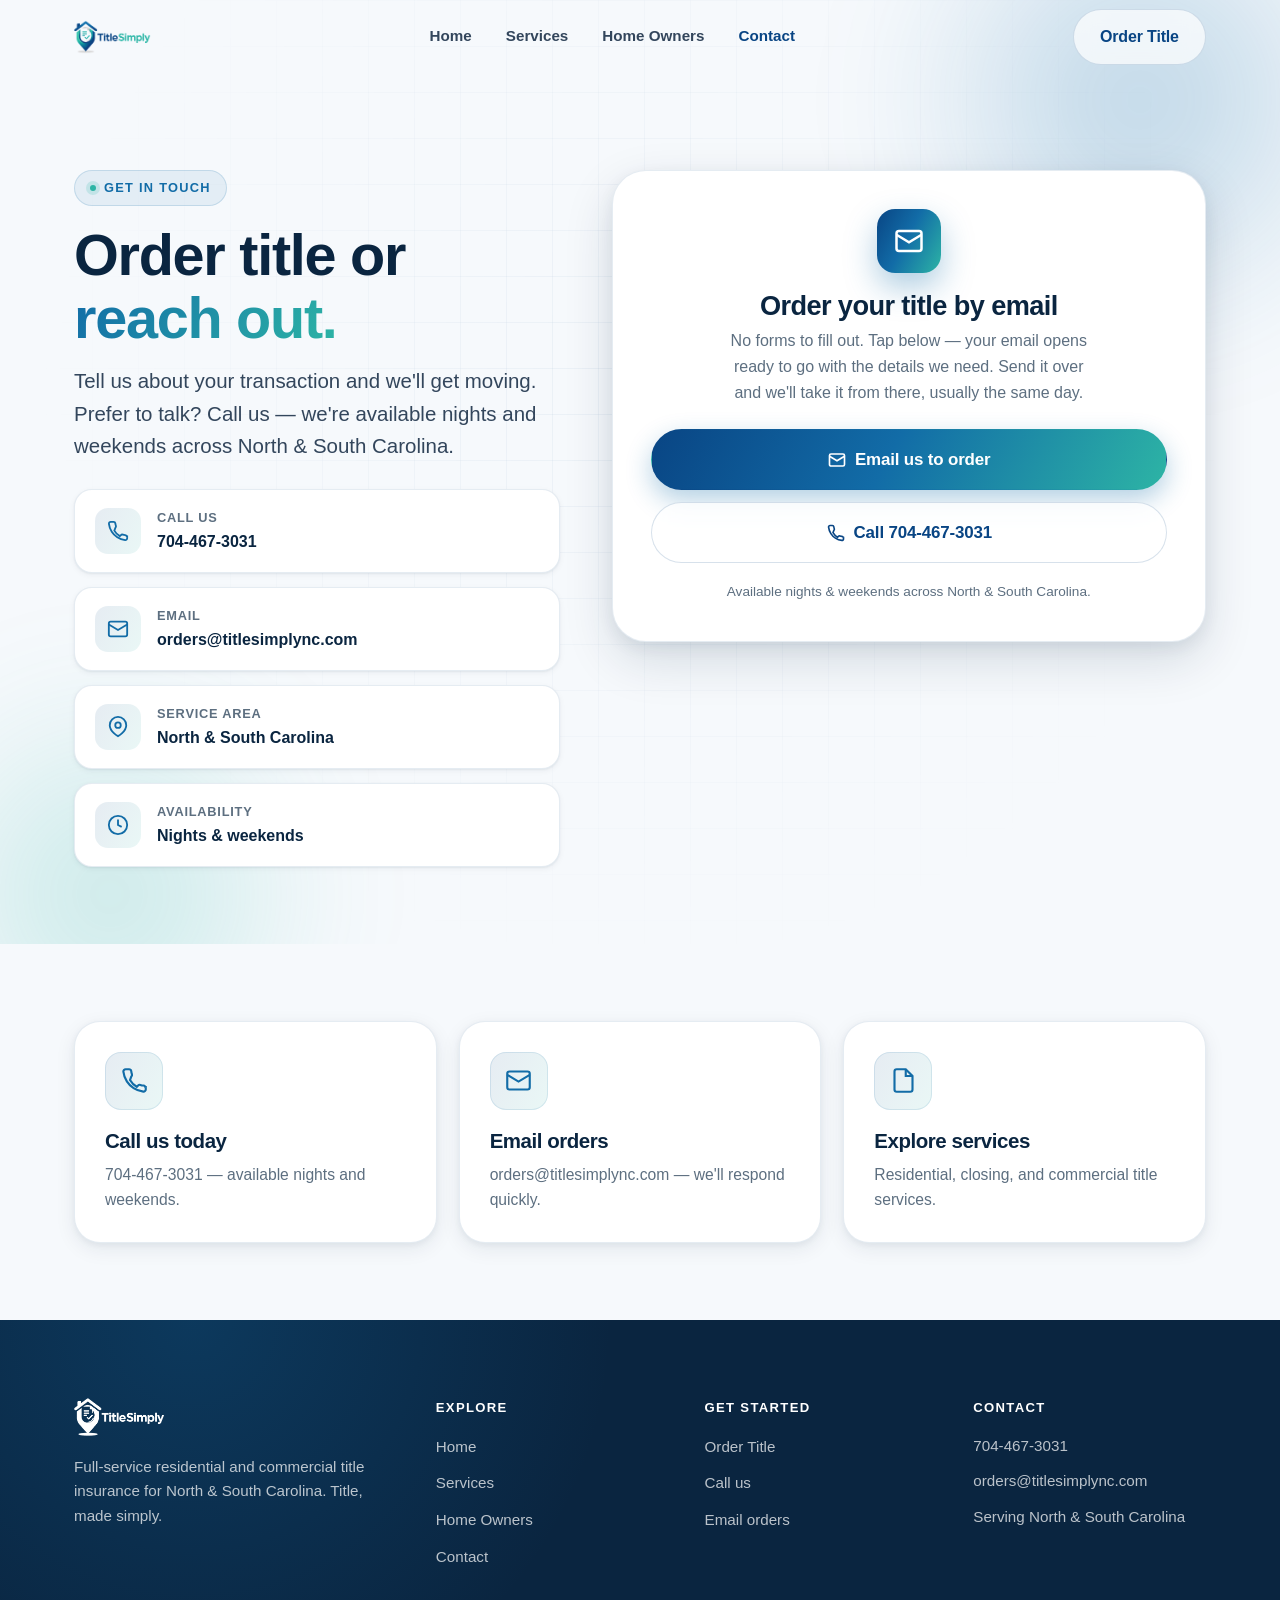
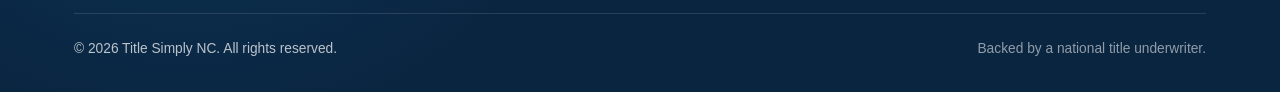
==== commit 872b0bdd: "Expand coverage copy to NC & SC" ====
--- a/contact.html
+++ b/contact.html
@@ -4,7 +4,7 @@
   <meta charset="UTF-8" />
   <meta name="viewport" content="width=device-width, initial-scale=1.0" />
   <title>Contact &amp; Order Title | Title Simply NC</title>
-  <meta name="description" content="Order title or reach out to Title Simply. Tell us about your North Carolina transaction and we'll get moving — available nights and weekends." />
+  <meta name="description" content="Order title or reach out to Title Simply. Tell us about your North or South Carolina transaction and we'll get moving — available nights and weekends." />
   <link rel="icon" type="image/png" href="assets/images/favicon.png" />
   <link rel="stylesheet" href="assets/css/styles.css" />
 </head>
@@ -43,7 +43,7 @@
         <div data-reveal>
           <span class="eyebrow"><span class="dot"></span> Get in touch</span>
           <h1 class="h1" style="font-size:clamp(2.2rem,5vw,3.6rem);margin:18px 0 16px">Order title or<br /><span class="grad-text">reach out.</span></h1>
-          <p class="lead">Tell us about your transaction and we'll get moving. Prefer to talk? Call us — we're available nights and weekends across North Carolina.</p>
+          <p class="lead">Tell us about your transaction and we'll get moving. Prefer to talk? Call us — we're available nights and weekends across North &amp; South Carolina.</p>
           <div class="contact-list">
             <a class="contact-item" href="tel:7044673031">
               <span class="ci"><svg viewBox="0 0 24 24" fill="none" stroke="currentColor" stroke-width="2"><path d="M22 16.9v3a2 2 0 01-2.2 2 19.8 19.8 0 01-8.6-3.1 19.5 19.5 0 01-6-6A19.8 19.8 0 012.1 4.2 2 2 0 014.1 2h3a2 2 0 012 1.7c.1.9.3 1.8.6 2.6a2 2 0 01-.5 2.1L8 11.6a16 16 0 006 6l1.2-1.2a2 2 0 012.1-.5c.8.3 1.7.5 2.6.6a2 2 0 011.7 2z"/></svg></span>
@@ -55,7 +55,7 @@
             </a>
             <div class="contact-item">
               <span class="ci"><svg viewBox="0 0 24 24" fill="none" stroke="currentColor" stroke-width="2"><path d="M21 10c0 7-9 12-9 12s-9-5-9-12a9 9 0 0118 0z"/><circle cx="12" cy="10" r="3"/></svg></span>
-              <div><div class="l">Service area</div><div class="v">All of North Carolina</div></div>
+              <div><div class="l">Service area</div><div class="v">North &amp; South Carolina</div></div>
             </div>
             <div class="contact-item">
               <span class="ci"><svg viewBox="0 0 24 24" fill="none" stroke="currentColor" stroke-width="2"><circle cx="12" cy="12" r="10"/><path d="M12 6v6l4 2"/></svg></span>
@@ -76,7 +76,7 @@
             <a class="btn btn--ghost btn--lg" style="width:100%;margin-top:12px" href="tel:7044673031">
               <svg viewBox="0 0 24 24" fill="none" stroke="currentColor" stroke-width="2.2"><path d="M22 16.9v3a2 2 0 01-2.2 2 19.8 19.8 0 01-8.6-3.1 19.5 19.5 0 01-6-6A19.8 19.8 0 012.1 4.2 2 2 0 014.1 2h3a2 2 0 012 1.7c.1.9.3 1.8.6 2.6a2 2 0 01-.5 2.1L8 11.6a16 16 0 006 6l1.2-1.2a2 2 0 012.1-.5c.8.3 1.7.5 2.6.6a2 2 0 011.7 2z"/></svg>
               Call 704-467-3031</a>
-            <p class="muted" style="font-size:.85rem;margin-top:18px">Available nights &amp; weekends across North Carolina.</p>
+            <p class="muted" style="font-size:.85rem;margin-top:18px">Available nights &amp; weekends across North &amp; South Carolina.</p>
           </div>
         </div>
       </div>
@@ -112,11 +112,11 @@
       <div class="footer-top">
         <div class="f-brand">
           <img src="assets/images/logo-white.png" alt="Title Simply" />
-          <p>Full-service residential and commercial title insurance for North Carolina. Title, made simply.</p>
+          <p>Full-service residential and commercial title insurance for North &amp; South Carolina. Title, made simply.</p>
         </div>
         <div><h5>Explore</h5><ul><li><a href="index.html">Home</a></li><li><a href="services.html">Services</a></li><li><a href="homeowners.html">Home Owners</a></li><li><a href="contact.html">Contact</a></li></ul></div>
         <div><h5>Get started</h5><ul><li><a href="mailto:orders@titlesimplync.com?subject=Title%20Order%20Request">Order Title</a></li><li><a href="tel:7044673031">Call us</a></li><li><a href="mailto:orders@titlesimplync.com">Email orders</a></li></ul></div>
-        <div><h5>Contact</h5><ul class="f-contact"><li><a href="tel:7044673031">704-467-3031</a></li><li><a href="mailto:orders@titlesimplync.com">orders@titlesimplync.com</a></li><li>Serving all of North Carolina</li></ul></div>
+        <div><h5>Contact</h5><ul class="f-contact"><li><a href="tel:7044673031">704-467-3031</a></li><li><a href="mailto:orders@titlesimplync.com">orders@titlesimplync.com</a></li><li>Serving North &amp; South Carolina</li></ul></div>
       </div>
       <div class="footer-bottom">
         <span>© <span data-year>2026</span> Title Simply NC. All rights reserved.</span>
